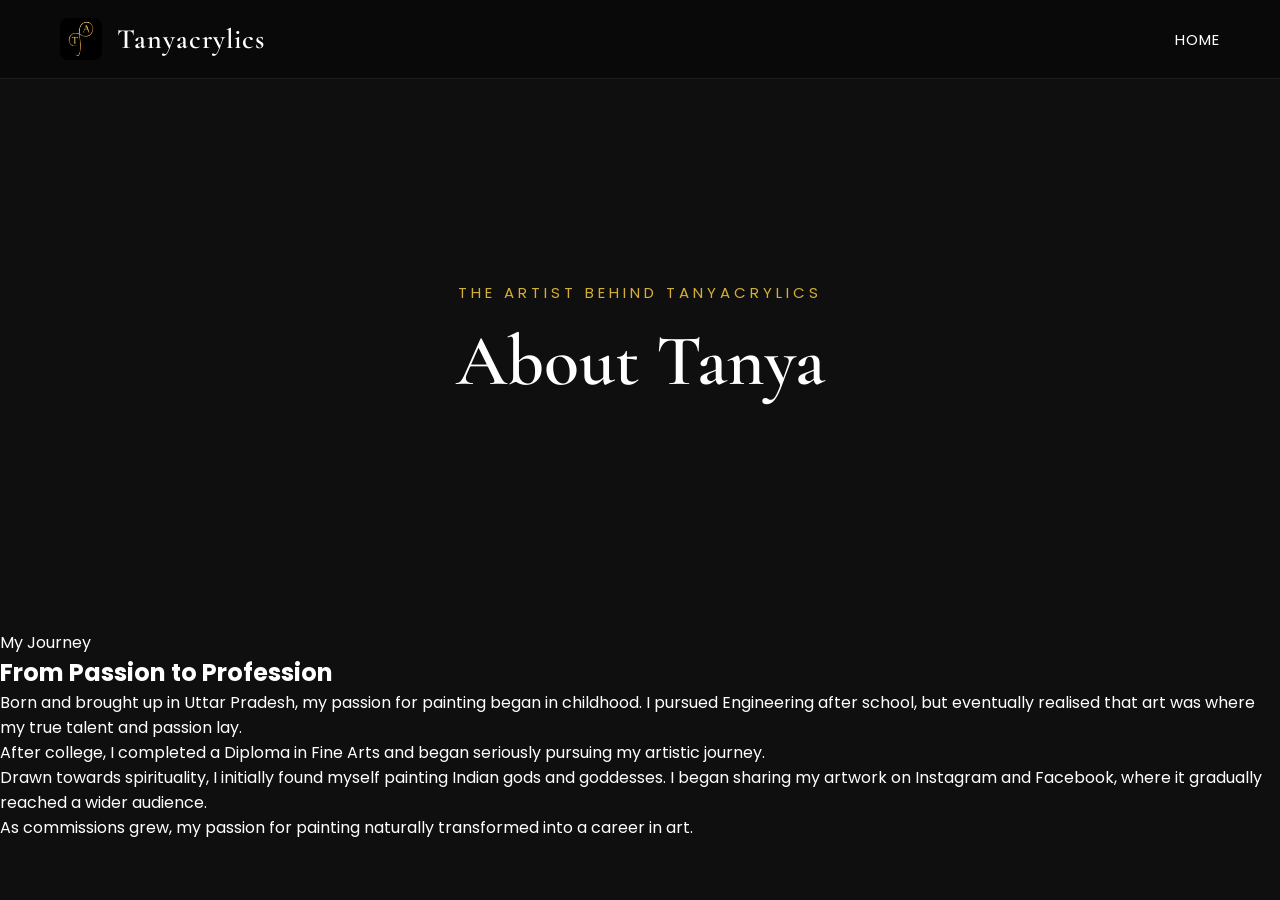
==== about.html @ 244a8156 "Update about.html" ====
<!DOCTYPE html>
<html lang="en">

<head>
    <meta charset="UTF-8">
    <meta name="viewport" content="width=device-width, initial-scale=1.0">

    <title>About Tanya | Tanyacrylics</title>

    <link rel="preconnect" href="https://fonts.googleapis.com">
    <link rel="preconnect"
          href="https://fonts.gstatic.com"
          crossorigin>

    <link
        href="https://fonts.googleapis.com/css2?family=Cormorant+Garamond:wght@400;500;600;700&family=Poppins:wght@300;400;500&display=swap"
        rel="stylesheet">

    <link rel="stylesheet" href="about.css">
</head>

<body>

<header>

    <div class="logo-area">

        <img
            src="images/logo.png"
            alt="Tanyacrylics"
            class="logo">

        <h2>Tanyacrylics</h2>

    </div>

    <nav>

        <a href="index.html">Home</a>

    </nav>

</header>

<main>

    <!-- ABOUT HERO -->
    <section class="about-hero">

        <p class="about-tag">
            The Artist Behind Tanyacrylics
        </p>

        <h1>
            About Tanya
        </h1>

    </section>

<section class="journey">

    <div class="journey-content">

        <p class="section-tag">
            My Journey
        </p>

        <h2>
            From Passion to Profession
        </h2>

        <p>
            Born and brought up in Uttar Pradesh, my passion for painting
            began in childhood. I pursued Engineering after school, but
            eventually realised that art was where my true talent and
            passion lay.
        </p>

        <p>
            After college, I completed a Diploma in Fine Arts and began
            seriously pursuing my artistic journey.
        </p>

        <p>
            Drawn towards spirituality, I initially found myself painting
            Indian gods and goddesses. I began sharing my artwork on
            Instagram and Facebook, where it gradually reached a wider
            audience.
        </p>

        <p>
            As commissions grew, my passion for painting naturally
            transformed into a career in art.
        </p>

    </div>

</section>

    
</main>

</body>
</html>
---- about.css ----
* {
    margin: 0;
    padding: 0;
    box-sizing: border-box;
}

body {
    font-family: Poppins, sans-serif;
    background: #0f0f0f;
    color: white;
}

/* ================= HEADER ================= */

header {
    position: fixed;
    top: 0;
    left: 0;

    width: 100%;

    display: flex;
    justify-content: space-between;
    align-items: center;

    padding: 18px 60px;

    background: rgba(0,0,0,.35);
    backdrop-filter: blur(10px);
    -webkit-backdrop-filter: blur(10px);

    border-bottom: 1px solid rgba(255,255,255,.08);

    z-index: 1000;
}

.logo-area {
    display: flex;
    align-items: center;
    gap: 15px;
}

.logo {
    width: 42px;
    height: 42px;
    border-radius: 8px;
}

.logo-area h2 {
    font-family: "Cormorant Garamond", serif;
    font-size: 28px;
    font-weight: 600;
    letter-spacing: 1px;
}

nav a {
    color: white;
    text-decoration: none;
    font-size: 15px;
    letter-spacing: 1px;
    text-transform: uppercase;
}

nav a:hover {
    color: #D4AF37;
}

/* ================= ABOUT HERO ================= */

.about-hero {
    max-width: 850px;

    min-height: 70vh;

    margin: auto;

    padding: 150px 30px 70px;

    display: flex;
    flex-direction: column;

    justify-content: center;
    align-items: center;

    text-align: center;
}

.about-tag {
    color: #D4AF37;

    font-size: 15px;
    letter-spacing: 4px;

    text-transform: uppercase;

    margin-bottom: 20px;
}

.about-hero h1 {
    font-family: "Cormorant Garamond", serif;

    font-size: 72px;
    font-weight: 600;

    line-height: 1.05;

    margin-bottom: 30px;
}

.about-intro {
    max-width: 720px;

    color: #d6d6d6;

    font-size: 19px;
    line-height: 1.9;
}
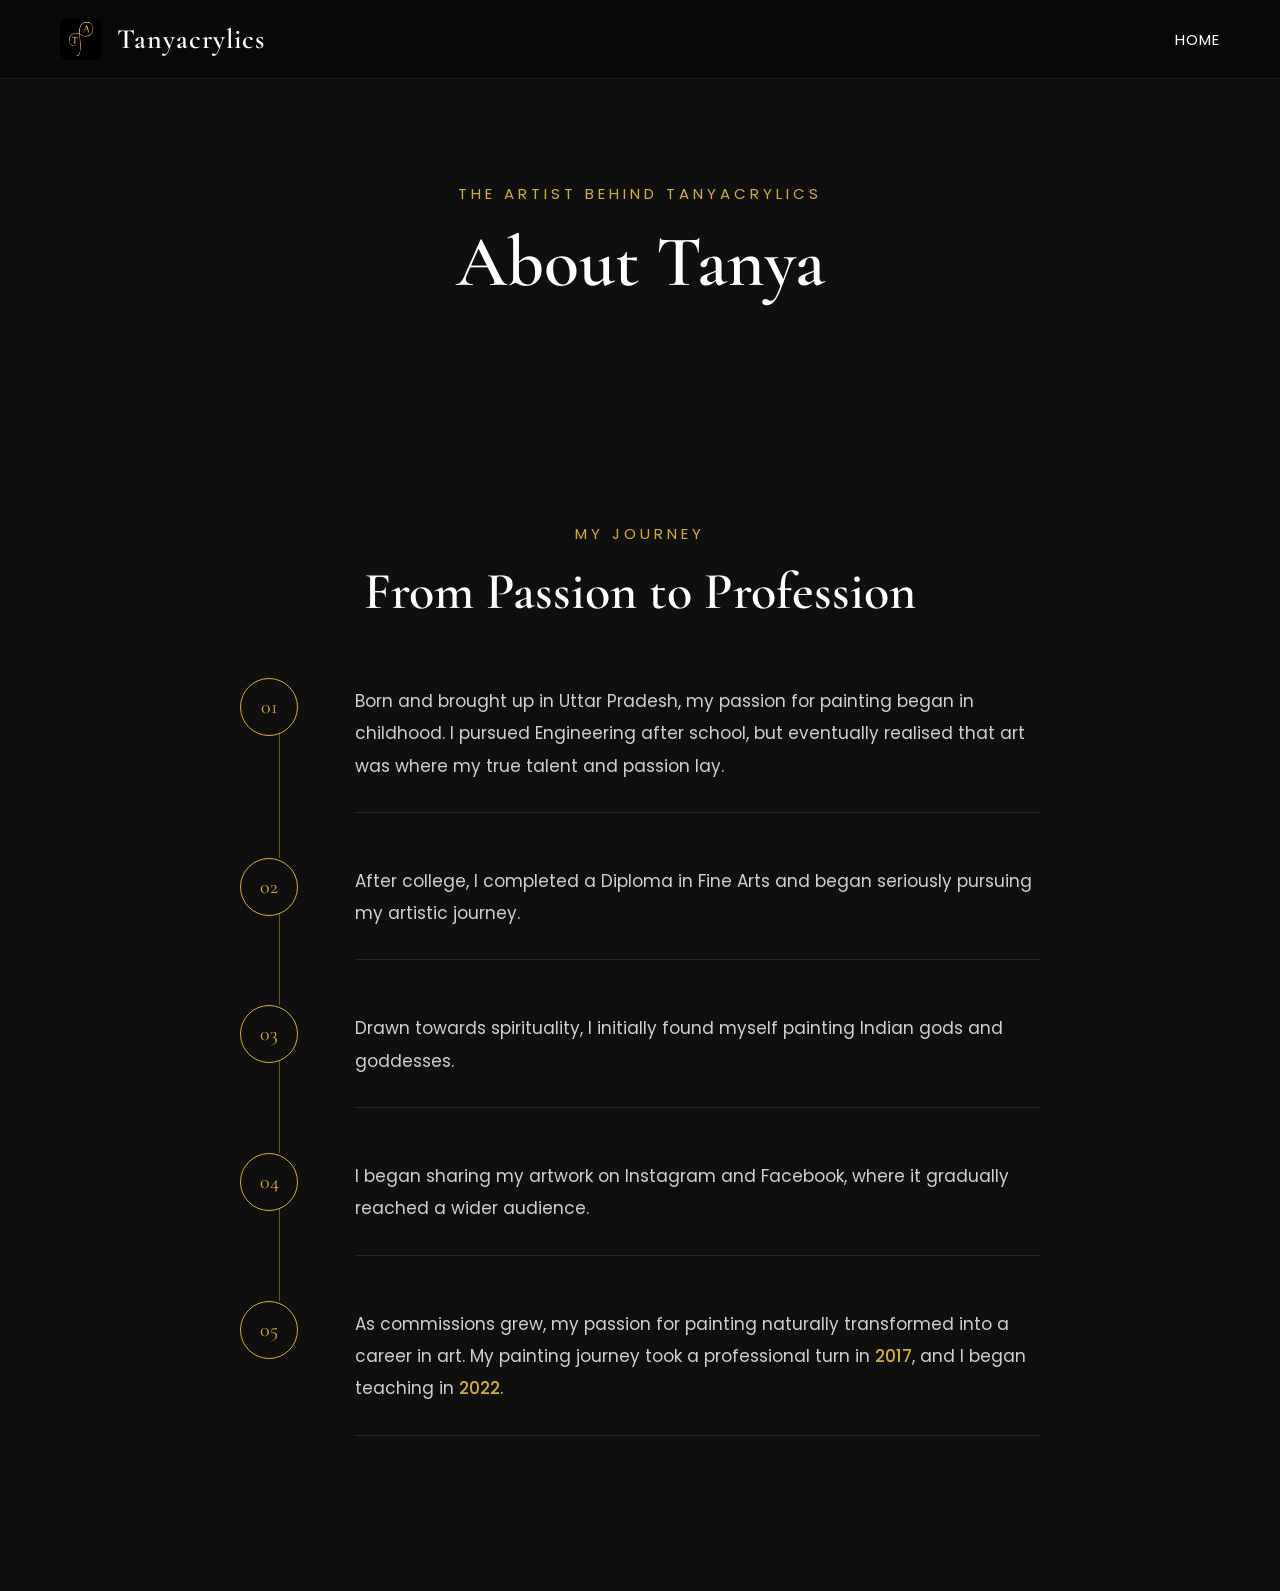
==== commit a1c03537: "Refactor personal journey section in about.html" ====
--- a/about.html
+++ b/about.html
@@ -69,30 +69,72 @@
             From Passion to Profession
         </h2>
 
-        <p>
-            Born and brought up in Uttar Pradesh, my passion for painting
-            began in childhood. I pursued Engineering after school, but
-            eventually realised that art was where my true talent and
-            passion lay.
-        </p>
+       <div class="journey-timeline">
 
-        <p>
-            After college, I completed a Diploma in Fine Arts and began
-            seriously pursuing my artistic journey.
-        </p>
+    <div class="journey-item">
+        <div class="journey-marker">01</div>
 
-        <p>
-            Drawn towards spirituality, I initially found myself painting
-            Indian gods and goddesses. I began sharing my artwork on
-            Instagram and Facebook, where it gradually reached a wider
-            audience.
-        </p>
+        <div class="journey-text">
+            <p>
+                Born and brought up in Uttar Pradesh, my passion for
+                painting began in childhood. I pursued Engineering after
+                school, but eventually realised that art was where my
+                true talent and passion lay.
+            </p>
+        </div>
+    </div>
 
-        <p>
-            As commissions grew, my passion for painting naturally
-            transformed into a career in art.
-        </p>
 
+    <div class="journey-item">
+        <div class="journey-marker">02</div>
+
+        <div class="journey-text">
+            <p>
+                After college, I completed a Diploma in Fine Arts and
+                began seriously pursuing my artistic journey.
+            </p>
+        </div>
+    </div>
+
+
+    <div class="journey-item">
+        <div class="journey-marker">03</div>
+
+        <div class="journey-text">
+            <p>
+                Drawn towards spirituality, I initially found myself
+                painting Indian gods and goddesses.
+            </p>
+        </div>
+    </div>
+
+
+    <div class="journey-item">
+        <div class="journey-marker">04</div>
+
+        <div class="journey-text">
+            <p>
+                I began sharing my artwork on Instagram and Facebook,
+                where it gradually reached a wider audience.
+            </p>
+        </div>
+    </div>
+
+
+    <div class="journey-item">
+        <div class="journey-marker">05</div>
+
+        <div class="journey-text">
+            <p>
+                As commissions grew, my passion for painting naturally
+                transformed into a career in art. My painting journey
+                took a professional turn in <strong>2017</strong>, and
+                I began teaching in <strong>2022</strong>.
+            </p>
+        </div>
+    </div>
+
+</div>
     </div>
 
 </section>
--- a/about.css
+++ b/about.css
@@ -25,13 +25,16 @@
 
     padding: 18px 60px;
 
-    background: rgba(0,0,0,.35);
+    background: rgba(0, 0, 0, .35);
+
     backdrop-filter: blur(10px);
     -webkit-backdrop-filter: blur(10px);
 
-    border-bottom: 1px solid rgba(255,255,255,.08);
+    border-bottom: 1px solid rgba(255, 255, 255, .08);
 
     z-index: 1000;
+
+    transition: .3s;
 }
 
 .logo-area {
@@ -48,38 +51,49 @@
 
 .logo-area h2 {
     font-family: "Cormorant Garamond", serif;
+
     font-size: 28px;
     font-weight: 600;
+
     letter-spacing: 1px;
 }
 
 nav a {
     color: white;
+
     text-decoration: none;
+
     font-size: 15px;
+
     letter-spacing: 1px;
+
     text-transform: uppercase;
+
+    transition: .3s;
 }
 
 nav a:hover {
     color: #D4AF37;
 }
 
+
 /* ================= ABOUT HERO ================= */
 
 .about-hero {
     max-width: 850px;
 
-    min-height: 70vh;
+    min-height: 48vh;
 
     margin: auto;
 
     padding: 150px 30px 70px;
 
     display: flex;
+
     flex-direction: column;
 
     justify-content: center;
+
     align-items: center;
 
     text-align: center;
@@ -89,6 +103,7 @@
     color: #D4AF37;
 
     font-size: 15px;
+
     letter-spacing: 4px;
 
     text-transform: uppercase;
@@ -100,6 +115,7 @@
     font-family: "Cormorant Garamond", serif;
 
     font-size: 72px;
+
     font-weight: 600;
 
     line-height: 1.05;
@@ -107,11 +123,331 @@
     margin-bottom: 30px;
 }
 
-.about-intro {
-    max-width: 720px;
-
-    color: #d6d6d6;
-
-    font-size: 19px;
+
+/* ================= JOURNEY ================= */
+
+.journey {
+    max-width: 1100px;
+
+    margin: 0 auto;
+
+    padding: 90px 40px 110px;
+}
+
+.journey-content {
+    max-width: 800px;
+
+    margin: 0 auto;
+
+    text-align: center;
+}
+
+.section-tag {
+    color: #D4AF37;
+
+    font-size: 15px;
+
+    letter-spacing: 4px;
+
+    text-transform: uppercase;
+
+    margin-bottom: 15px;
+}
+
+.journey h2 {
+    font-family: "Cormorant Garamond", serif;
+
+    font-size: 52px;
+
+    font-weight: 600;
+
+    margin-bottom: 35px;
+}
+
+
+/* ================= JOURNEY TIMELINE ================= */
+
+.journey-timeline {
+    position: relative;
+
+    max-width: 850px;
+
+    margin: 55px auto 0;
+}
+
+.journey-item {
+    position: relative;
+
+    display: grid;
+
+    grid-template-columns: 80px 1fr;
+
+    gap: 35px;
+
+    padding-bottom: 45px;
+}
+
+
+/* Vertical gold line */
+
+.journey-item::before {
+    content: "";
+
+    position: absolute;
+
+    left: 39px;
+
+    top: 55px;
+
+    bottom: 0;
+
+    width: 1px;
+
+    background: rgba(212, 175, 55, .45);
+}
+
+
+/* Remove line after final item */
+
+.journey-item:last-child::before {
+    display: none;
+}
+
+
+/* ================= TIMELINE MARKER ================= */
+
+.journey-marker {
+    position: relative;
+
+    z-index: 1;
+
+    width: 58px;
+
+    height: 58px;
+
+    display: flex;
+
+    align-items: center;
+
+    justify-content: center;
+
+    border: 1px solid #D4AF37;
+
+    border-radius: 50%;
+
+    color: #D4AF37;
+
+    font-family: "Cormorant Garamond", serif;
+
+    font-size: 20px;
+
+    background: #0f0f0f;
+}
+
+
+/* ================= TIMELINE TEXT ================= */
+
+.journey-text {
+    padding-top: 7px;
+
+    text-align: left;
+}
+
+.journey-text p {
+    color: #cfcfcf;
+
+    font-size: 17px;
+
     line-height: 1.9;
-}
+
+    margin: 0;
+
+    padding-bottom: 30px;
+
+    border-bottom: 1px solid rgba(212, 175, 55, .15);
+}
+
+.journey-text strong {
+    color: #D4AF37;
+
+    font-weight: 500;
+}
+
+
+/* ================= WHATSAPP FLOAT ================= */
+
+.whatsapp-float {
+    position: fixed;
+
+    right: 25px;
+
+    bottom: 25px;
+
+    width: 58px;
+
+    height: 58px;
+
+    display: flex;
+
+    align-items: center;
+
+    justify-content: center;
+
+    background: #25D366;
+
+    color: white;
+
+    border-radius: 50%;
+
+    text-decoration: none;
+
+    box-shadow: 0 8px 25px rgba(0, 0, 0, .4);
+
+    z-index: 2000;
+
+    transition:
+        transform .3s ease,
+        box-shadow .3s ease;
+}
+
+.whatsapp-float:hover {
+    transform: translateY(-4px) scale(1.05);
+
+    box-shadow: 0 12px 30px rgba(0, 0, 0, .5);
+}
+
+.whatsapp-icon {
+    width: 31px;
+
+    height: 31px;
+
+    display: flex;
+
+    align-items: center;
+
+    justify-content: center;
+}
+
+.whatsapp-icon svg {
+    width: 100%;
+
+    height: 100%;
+
+    fill: currentColor;
+}
+
+
+/* ================= MOBILE ================= */
+
+@media (max-width: 700px) {
+
+    header {
+        padding: 15px 20px;
+    }
+
+    .logo-area {
+        gap: 10px;
+    }
+
+    .logo {
+        width: 36px;
+        height: 36px;
+    }
+
+    .logo-area h2 {
+        font-size: 24px;
+    }
+
+    nav a {
+        font-size: 13px;
+    }
+
+
+    /* ABOUT HERO */
+
+    .about-hero {
+        min-height: 42vh;
+
+        padding: 130px 25px 50px;
+    }
+
+    .about-tag {
+        font-size: 12px;
+
+        letter-spacing: 3px;
+    }
+
+    .about-hero h1 {
+        font-size: 52px;
+    }
+
+
+    /* JOURNEY */
+
+    .journey {
+        padding: 60px 22px 80px;
+    }
+
+    .journey h2 {
+        font-size: 42px;
+
+        margin-bottom: 25px;
+    }
+
+    .journey-timeline {
+        margin-top: 40px;
+    }
+
+    .journey-item {
+        grid-template-columns: 55px 1fr;
+
+        gap: 18px;
+
+        padding-bottom: 35px;
+    }
+
+    .journey-item::before {
+        left: 27px;
+
+        top: 50px;
+    }
+
+    .journey-marker {
+        width: 50px;
+
+        height: 50px;
+
+        font-size: 17px;
+    }
+
+    .journey-text {
+        padding-top: 4px;
+    }
+
+    .journey-text p {
+        font-size: 15px;
+
+        line-height: 1.8;
+
+        padding-bottom: 22px;
+    }
+
+
+    /* WHATSAPP */
+
+    .whatsapp-float {
+        width: 52px;
+
+        height: 52px;
+
+        right: 18px;
+
+        bottom: 18px;
+    }
+
+    .whatsapp-icon {
+        width: 28px;
+
+        height: 28px;
+    }
+}
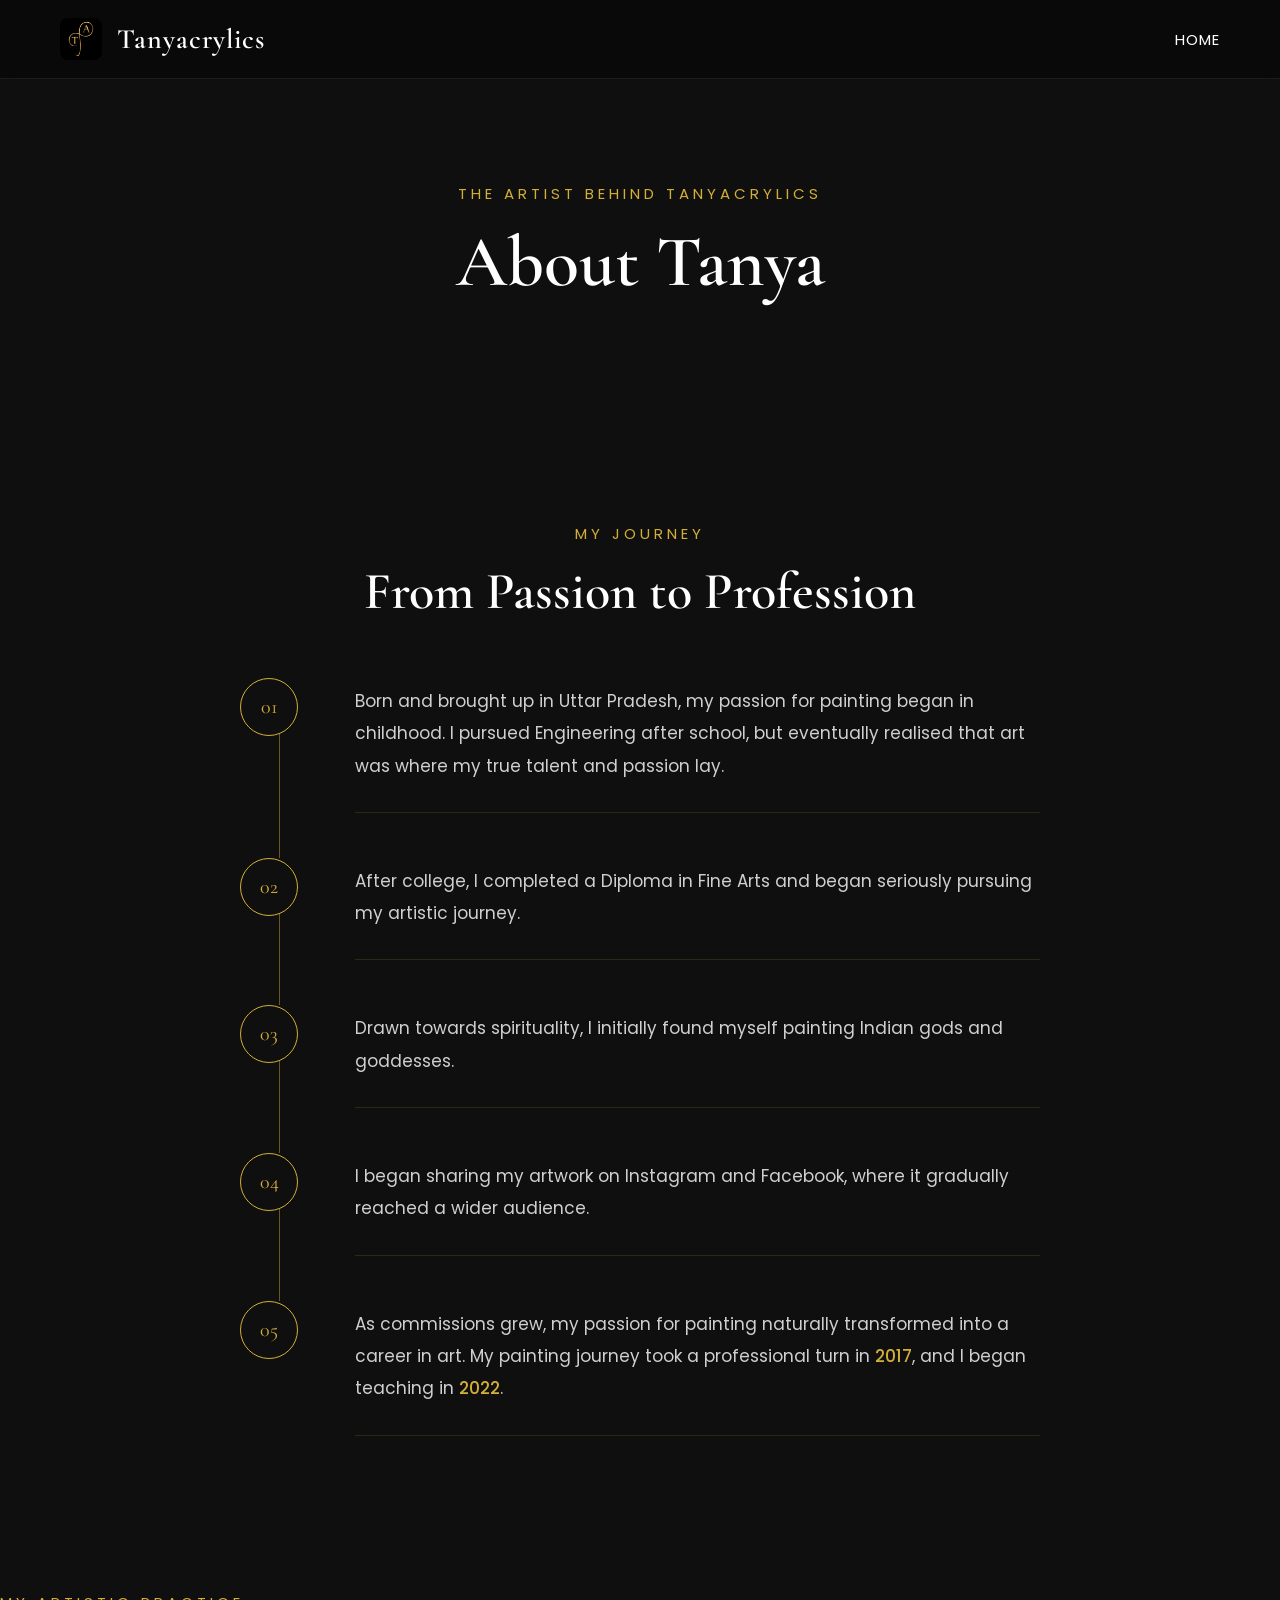
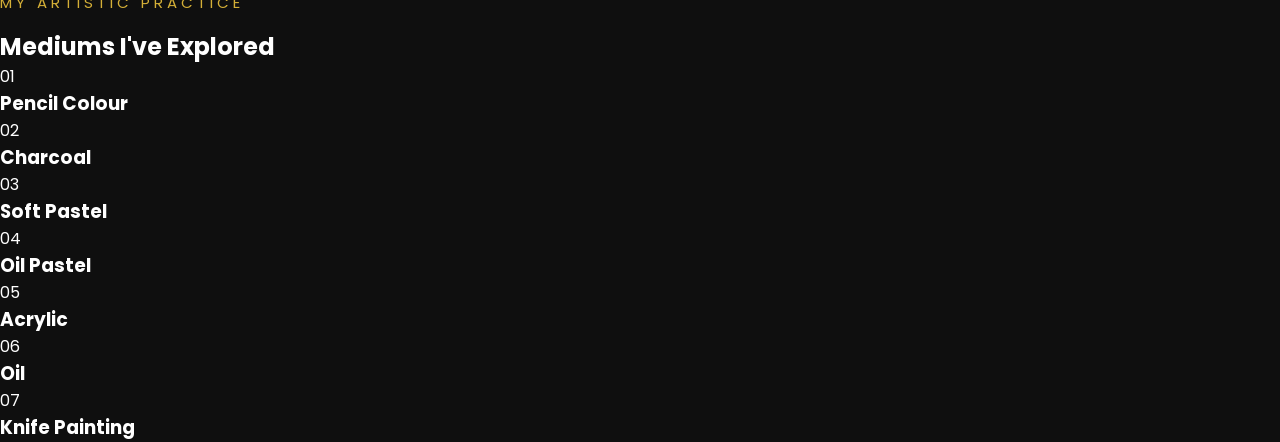
==== commit c888ec53: "Add section for artistic mediums explored" ====
--- a/about.html
+++ b/about.html
@@ -138,7 +138,60 @@
     </div>
 
 </section>
+<section class="mediums">
 
+    <div class="mediums-content">
+
+        <p class="section-tag">
+            My Artistic Practice
+        </p>
+
+        <h2>
+            Mediums I've Explored
+        </h2>
+
+        <div class="medium-grid">
+
+            <div class="medium-card">
+                <span>01</span>
+                <h3>Pencil Colour</h3>
+            </div>
+
+            <div class="medium-card">
+                <span>02</span>
+                <h3>Charcoal</h3>
+            </div>
+
+            <div class="medium-card">
+                <span>03</span>
+                <h3>Soft Pastel</h3>
+            </div>
+
+            <div class="medium-card">
+                <span>04</span>
+                <h3>Oil Pastel</h3>
+            </div>
+
+            <div class="medium-card featured">
+                <span>05</span>
+                <h3>Acrylic</h3>
+            </div>
+
+            <div class="medium-card featured">
+                <span>06</span>
+                <h3>Oil</h3>
+            </div>
+
+            <div class="medium-card featured">
+                <span>07</span>
+                <h3>Knife Painting</h3>
+            </div>
+
+        </div>
+
+    </div>
+
+</section>
     
 </main>
 
--- a/about.css
+++ b/about.css
@@ -361,7 +361,23 @@
     nav a {
         font-size: 13px;
     }
-
+.mediums {
+    padding: 60px 22px 80px;
+}
+
+.mediums h2 {
+    font-size: 42px;
+    margin-bottom: 35px;
+}
+
+.medium-grid {
+    grid-template-columns: 1fr;
+    gap: 15px;
+}
+
+.medium-card {
+    min-height: 120px;
+}
 
     /* ABOUT HERO */
 
@@ -432,7 +448,85 @@
         padding-bottom: 22px;
     }
 
-
+/* ================= MEDIUMS ================= */
+
+.mediums {
+    max-width: 1100px;
+    margin: 0 auto;
+    padding: 90px 40px 110px;
+}
+
+.mediums-content {
+    max-width: 950px;
+    margin: 0 auto;
+    text-align: center;
+}
+
+.mediums h2 {
+    font-family: "Cormorant Garamond", serif;
+    font-size: 52px;
+    font-weight: 600;
+    margin-bottom: 50px;
+}
+
+.medium-grid {
+    display: grid;
+    grid-template-columns: repeat(3, 1fr);
+    gap: 20px;
+}
+
+.medium-card {
+    min-height: 150px;
+
+    padding: 30px 25px;
+
+    display: flex;
+    flex-direction: column;
+    justify-content: center;
+    align-items: center;
+
+    background: #171717;
+
+    border: 1px solid rgba(212,175,55,.12);
+
+    border-radius: 18px;
+
+    transition: .35s;
+}
+
+.medium-card:hover {
+    transform: translateY(-6px);
+
+    border-color: rgba(212,175,55,.65);
+
+    box-shadow: 0 15px 35px rgba(0,0,0,.4);
+}
+
+.medium-card span {
+    color: #D4AF37;
+
+    font-size: 13px;
+
+    letter-spacing: 2px;
+
+    margin-bottom: 12px;
+}
+
+.medium-card h3 {
+    font-family: "Cormorant Garamond", serif;
+
+    font-size: 27px;
+
+    font-weight: 500;
+}
+
+.medium-card.featured {
+    border-color: rgba(212,175,55,.35);
+}
+
+.medium-card.featured h3 {
+    color: #D4AF37;
+}
     /* WHATSAPP */
 
     .whatsapp-float {
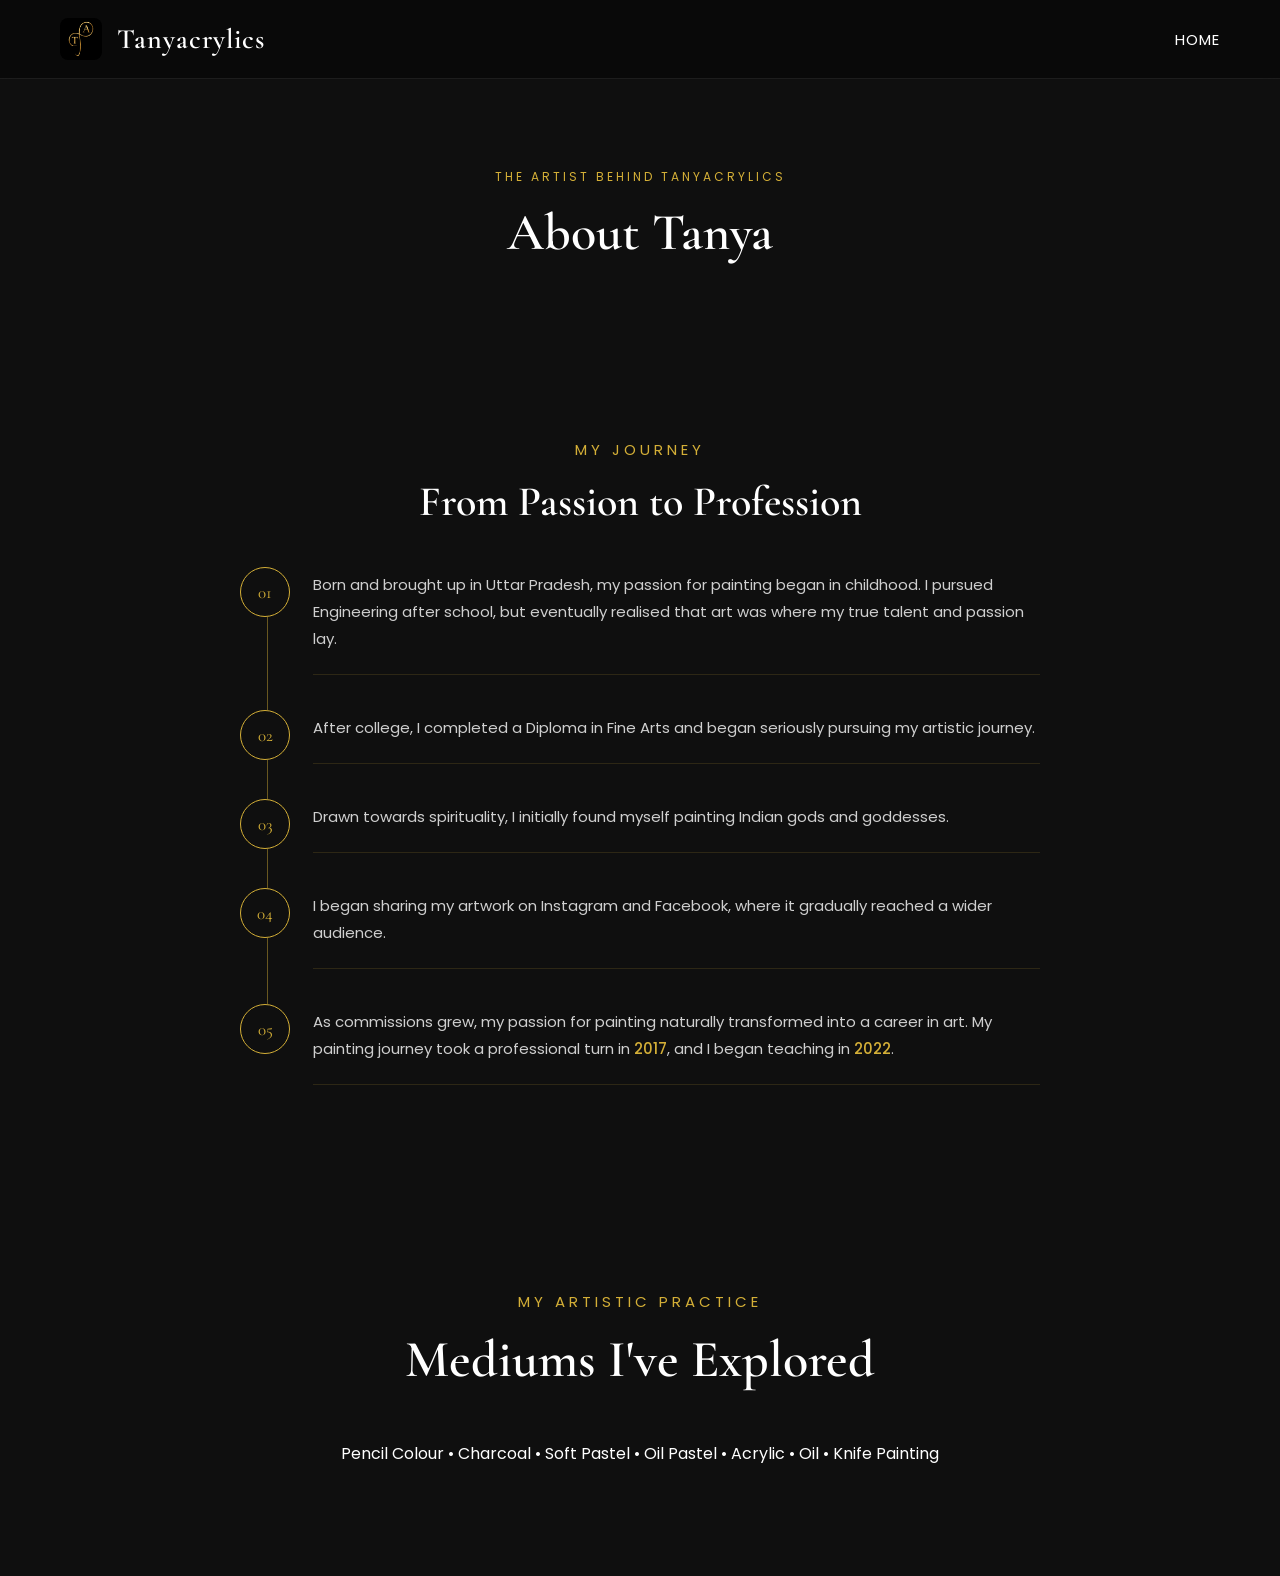
==== commit f6a42c0f: "Update about.html" ====
--- a/about.html
+++ b/about.html
@@ -142,52 +142,23 @@
 
     <div class="mediums-content">
 
-        <p class="section-tag">
-            My Artistic Practice
-        </p>
+       <p class="section-tag">
+    My Artistic Practice
+</p>
 
-        <h2>
-            Mediums I've Explored
-        </h2>
+<h2>
+    Mediums I've Explored
+</h2>
 
-        <div class="medium-grid">
-
-            <div class="medium-card">
-                <span>01</span>
-                <h3>Pencil Colour</h3>
-            </div>
-
-            <div class="medium-card">
-                <span>02</span>
-                <h3>Charcoal</h3>
-            </div>
-
-            <div class="medium-card">
-                <span>03</span>
-                <h3>Soft Pastel</h3>
-            </div>
-
-            <div class="medium-card">
-                <span>04</span>
-                <h3>Oil Pastel</h3>
-            </div>
-
-            <div class="medium-card featured">
-                <span>05</span>
-                <h3>Acrylic</h3>
-            </div>
-
-            <div class="medium-card featured">
-                <span>06</span>
-                <h3>Oil</h3>
-            </div>
-
-            <div class="medium-card featured">
-                <span>07</span>
-                <h3>Knife Painting</h3>
-            </div>
-
-        </div>
+<p class="medium-list">
+    Pencil Colour <span>•</span>
+    Charcoal <span>•</span>
+    Soft Pastel <span>•</span>
+    Oil Pastel <span>•</span>
+    Acrylic <span>•</span>
+    Oil <span>•</span>
+    Knife Painting
+</p>   
 
     </div>
 
--- a/about.css
+++ b/about.css
@@ -378,6 +378,7 @@
 .medium-card {
     min-height: 120px;
 }
+}    
 
     /* ABOUT HERO */
 
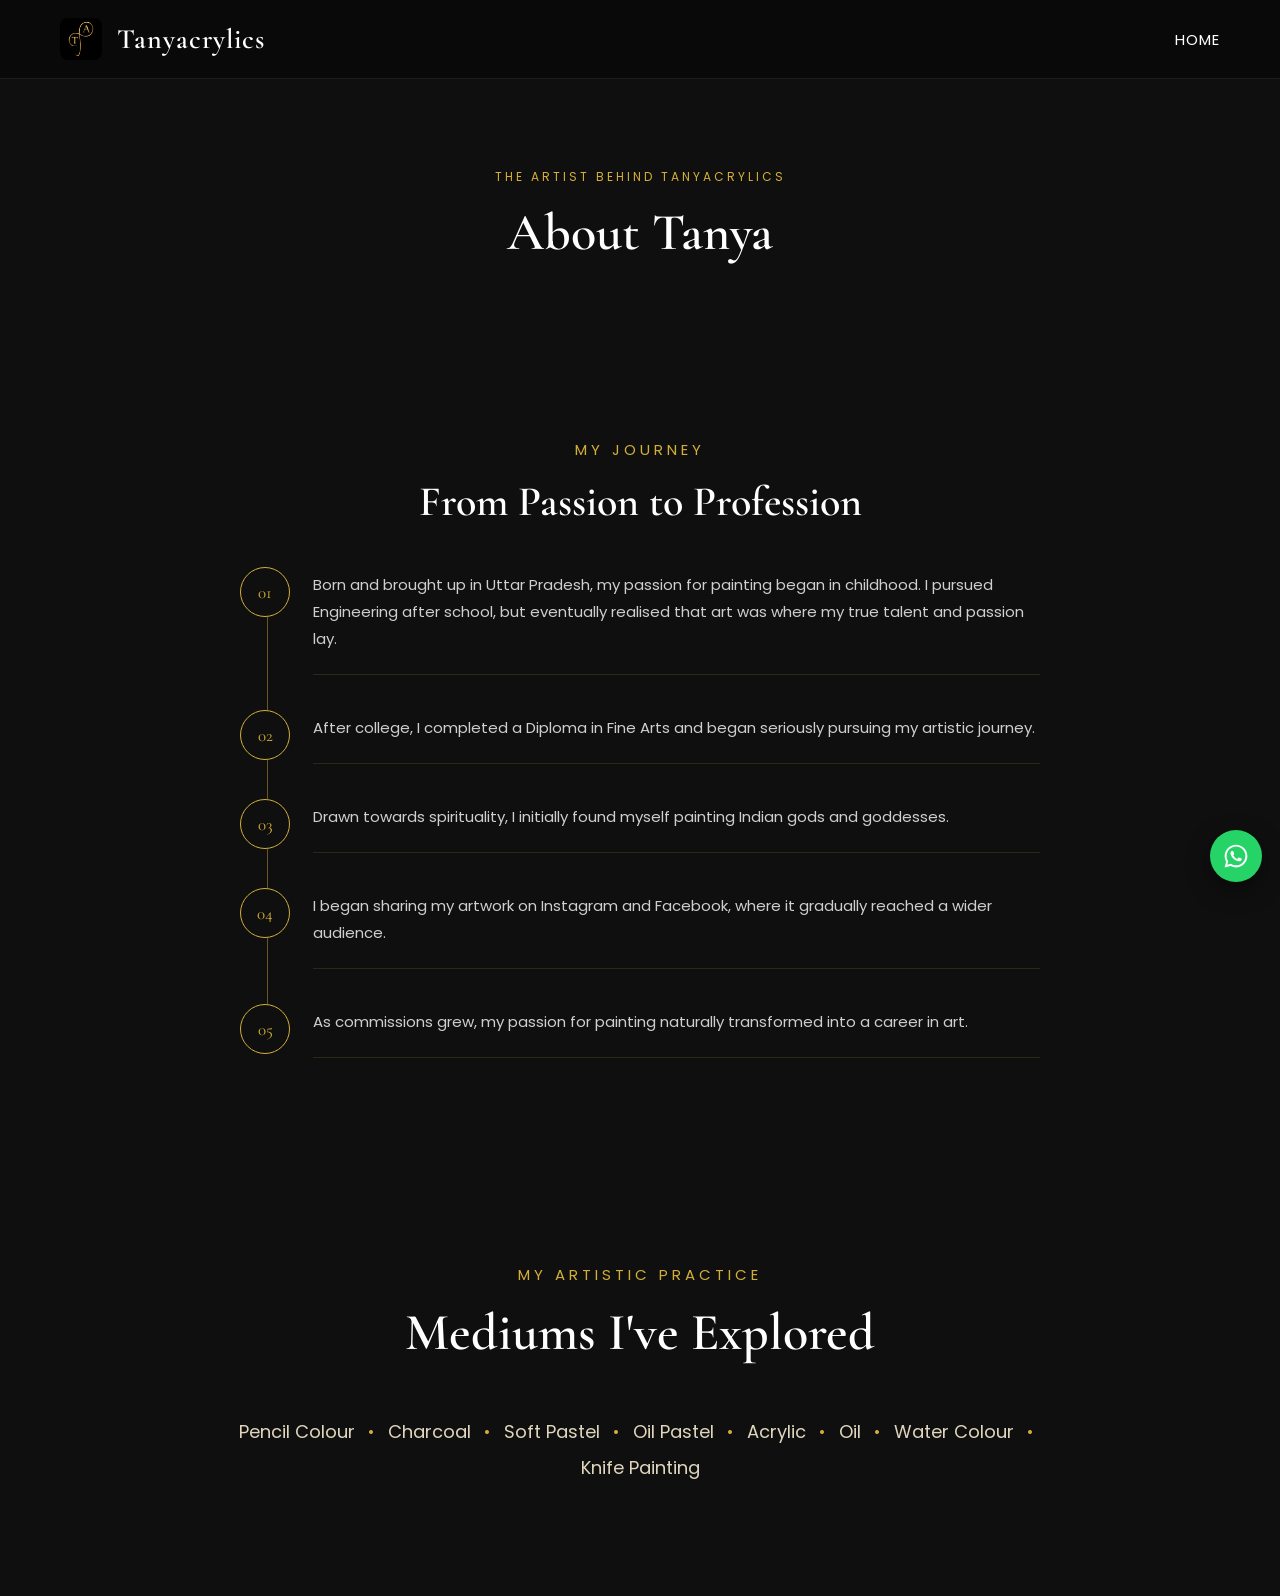
==== commit a75267c7: "Update about.html" ====
--- a/about.html
+++ b/about.html
@@ -127,9 +127,7 @@
         <div class="journey-text">
             <p>
                 As commissions grew, my passion for painting naturally
-                transformed into a career in art. My painting journey
-                took a professional turn in <strong>2017</strong>, and
-                I began teaching in <strong>2022</strong>.
+                transformed into a career in art.
             </p>
         </div>
     </div>
@@ -157,6 +155,7 @@
     Oil Pastel <span>•</span>
     Acrylic <span>•</span>
     Oil <span>•</span>
+    Water Colour <span>•</span>
     Knife Painting
 </p>   
 
@@ -165,6 +164,26 @@
 </section>
     
 </main>
+<!-- WHATSAPP FLOATING BUTTON -->
 
+<a
+    href="https://wa.me/YOUR_PHONE_NUMBER"
+    class="whatsapp-float"
+    target="_blank"
+    rel="noopener noreferrer"
+    aria-label="Chat with Tanya on WhatsApp">
+
+    <span class="whatsapp-icon">
+
+        <svg
+            viewBox="0 0 32 32"
+            aria-hidden="true">
+
+            <path d="M16 3C8.82 3 3 8.82 3 16c0 2.29.6 4.44 1.73 6.34L3 29l6.82-1.69A12.94 12.94 0 0 0 16 29c7.18 0 13-5.82 13-13S23.18 3 16 3zm0 23.7c-1.93 0-3.82-.52-5.47-1.51l-.39-.23-4.05 1.01 1.02-3.95-.25-.4A10.7 10.7 0 1 1 16 26.7zm5.87-7.99c-.32-.16-1.9-.94-2.19-1.05-.29-.11-.5-.16-.71.16-.21.31-.81 1.05-.99 1.26-.18.21-.36.24-.67.08-.32-.16-1.34-.49-2.55-1.57-.94-.84-1.57-1.87-1.75-2.18-.18-.31-.02-.48.14-.64.14-.14.32-.36.47-.53.16-.18.21-.31.32-.52.11-.21.05-.39-.03-.55-.08-.16-.71-1.72-.97-2.36-.26-.63-.52-.55-.71-.56h-.6c-.21 0-.55.08-.84.39-.29.31-1.1 1.08-1.1 2.63s1.13 3.05 1.29 3.26c.16.21 2.22 3.39 5.38 4.75.75.32 1.34.51 1.8.65.76.24 1.45.2 2 .12.61-.09 1.9-.78 2.17-1.53.27-.76.27-1.4.19-1.53-.08-.13-.29-.21-.61-.37z"/>
+        </svg>
+
+    </span>
+
+</a>
 </body>
 </html>
--- a/about.css
+++ b/about.css
@@ -336,118 +336,6 @@
     fill: currentColor;
 }
 
-
-/* ================= MOBILE ================= */
-
-@media (max-width: 700px) {
-
-    header {
-        padding: 15px 20px;
-    }
-
-    .logo-area {
-        gap: 10px;
-    }
-
-    .logo {
-        width: 36px;
-        height: 36px;
-    }
-
-    .logo-area h2 {
-        font-size: 24px;
-    }
-
-    nav a {
-        font-size: 13px;
-    }
-.mediums {
-    padding: 60px 22px 80px;
-}
-
-.mediums h2 {
-    font-size: 42px;
-    margin-bottom: 35px;
-}
-
-.medium-grid {
-    grid-template-columns: 1fr;
-    gap: 15px;
-}
-
-.medium-card {
-    min-height: 120px;
-}
-}    
-
-    /* ABOUT HERO */
-
-    .about-hero {
-        min-height: 42vh;
-
-        padding: 130px 25px 50px;
-    }
-
-    .about-tag {
-        font-size: 12px;
-
-        letter-spacing: 3px;
-    }
-
-    .about-hero h1 {
-        font-size: 52px;
-    }
-
-
-    /* JOURNEY */
-
-    .journey {
-        padding: 60px 22px 80px;
-    }
-
-    .journey h2 {
-        font-size: 42px;
-
-        margin-bottom: 25px;
-    }
-
-    .journey-timeline {
-        margin-top: 40px;
-    }
-
-    .journey-item {
-        grid-template-columns: 55px 1fr;
-
-        gap: 18px;
-
-        padding-bottom: 35px;
-    }
-
-    .journey-item::before {
-        left: 27px;
-
-        top: 50px;
-    }
-
-    .journey-marker {
-        width: 50px;
-
-        height: 50px;
-
-        font-size: 17px;
-    }
-
-    .journey-text {
-        padding-top: 4px;
-    }
-
-    .journey-text p {
-        font-size: 15px;
-
-        line-height: 1.8;
-
-        padding-bottom: 22px;
-    }
 
 /* ================= MEDIUMS ================= */
 
@@ -469,65 +357,134 @@
     font-weight: 600;
     margin-bottom: 50px;
 }
-
-.medium-grid {
-    display: grid;
-    grid-template-columns: repeat(3, 1fr);
-    gap: 20px;
-}
-
-.medium-card {
-    min-height: 150px;
-
-    padding: 30px 25px;
-
-    display: flex;
-    flex-direction: column;
-    justify-content: center;
-    align-items: center;
-
-    background: #171717;
-
-    border: 1px solid rgba(212,175,55,.12);
-
-    border-radius: 18px;
-
-    transition: .35s;
-}
-
-.medium-card:hover {
-    transform: translateY(-6px);
-
-    border-color: rgba(212,175,55,.65);
-
-    box-shadow: 0 15px 35px rgba(0,0,0,.4);
-}
-
-.medium-card span {
+.medium-list {
+    max-width: 850px;
+    margin: 0 auto;
+
+    color: #e0d6bd;
+
+    font-size: 18px;
+    line-height: 2;
+
+    text-align: center;
+}
+
+.medium-list span {
     color: #D4AF37;
-
+    margin: 0 8px;
+}
+
+
+/* ================= MOBILE ================= */
+
+@media (max-width: 700px) {
+
+    header {
+    padding: 15px 20px;
+}
+
+.logo-area {
+    gap: 10px;
+}
+
+.logo {
+    width: 36px;
+    height: 36px;
+}
+
+.logo-area h2 {
+    font-size: 24px;
+}
+
+nav a {
     font-size: 13px;
-
-    letter-spacing: 2px;
-
-    margin-bottom: 12px;
-}
-
-.medium-card h3 {
-    font-family: "Cormorant Garamond", serif;
-
-    font-size: 27px;
-
-    font-weight: 500;
-}
-
-.medium-card.featured {
-    border-color: rgba(212,175,55,.35);
-}
-
-.medium-card.featured h3 {
-    color: #D4AF37;
-}
+}
+.mediums {
+    padding: 60px 22px 80px;
+}
+
+.mediums h2 {
+    font-size: 42px;
+    margin-bottom: 35px;
+}
+ .medium-list {
+        font-size: 16px;
+        line-height: 2;
+    }
+
+}    
+
+    /* ABOUT HERO */
+
+    .about-hero {
+        min-height: 42vh;
+
+        padding: 130px 25px 50px;
+    }
+
+    .about-tag {
+        font-size: 12px;
+
+        letter-spacing: 3px;
+    }
+
+    .about-hero h1 {
+        font-size: 52px;
+    }
+
+
+    /* JOURNEY */
+
+    .journey {
+        padding: 60px 22px 80px;
+    }
+
+    .journey h2 {
+        font-size: 42px;
+
+        margin-bottom: 25px;
+    }
+
+    .journey-timeline {
+        margin-top: 40px;
+    }
+
+    .journey-item {
+        grid-template-columns: 55px 1fr;
+
+        gap: 18px;
+
+        padding-bottom: 35px;
+    }
+
+    .journey-item::before {
+        left: 27px;
+
+        top: 50px;
+    }
+
+    .journey-marker {
+        width: 50px;
+
+        height: 50px;
+
+        font-size: 17px;
+    }
+
+    .journey-text {
+        padding-top: 4px;
+    }
+
+    .journey-text p {
+        font-size: 15px;
+
+        line-height: 1.8;
+
+        padding-bottom: 22px;
+    }
+
+
+
     /* WHATSAPP */
 
     .whatsapp-float {
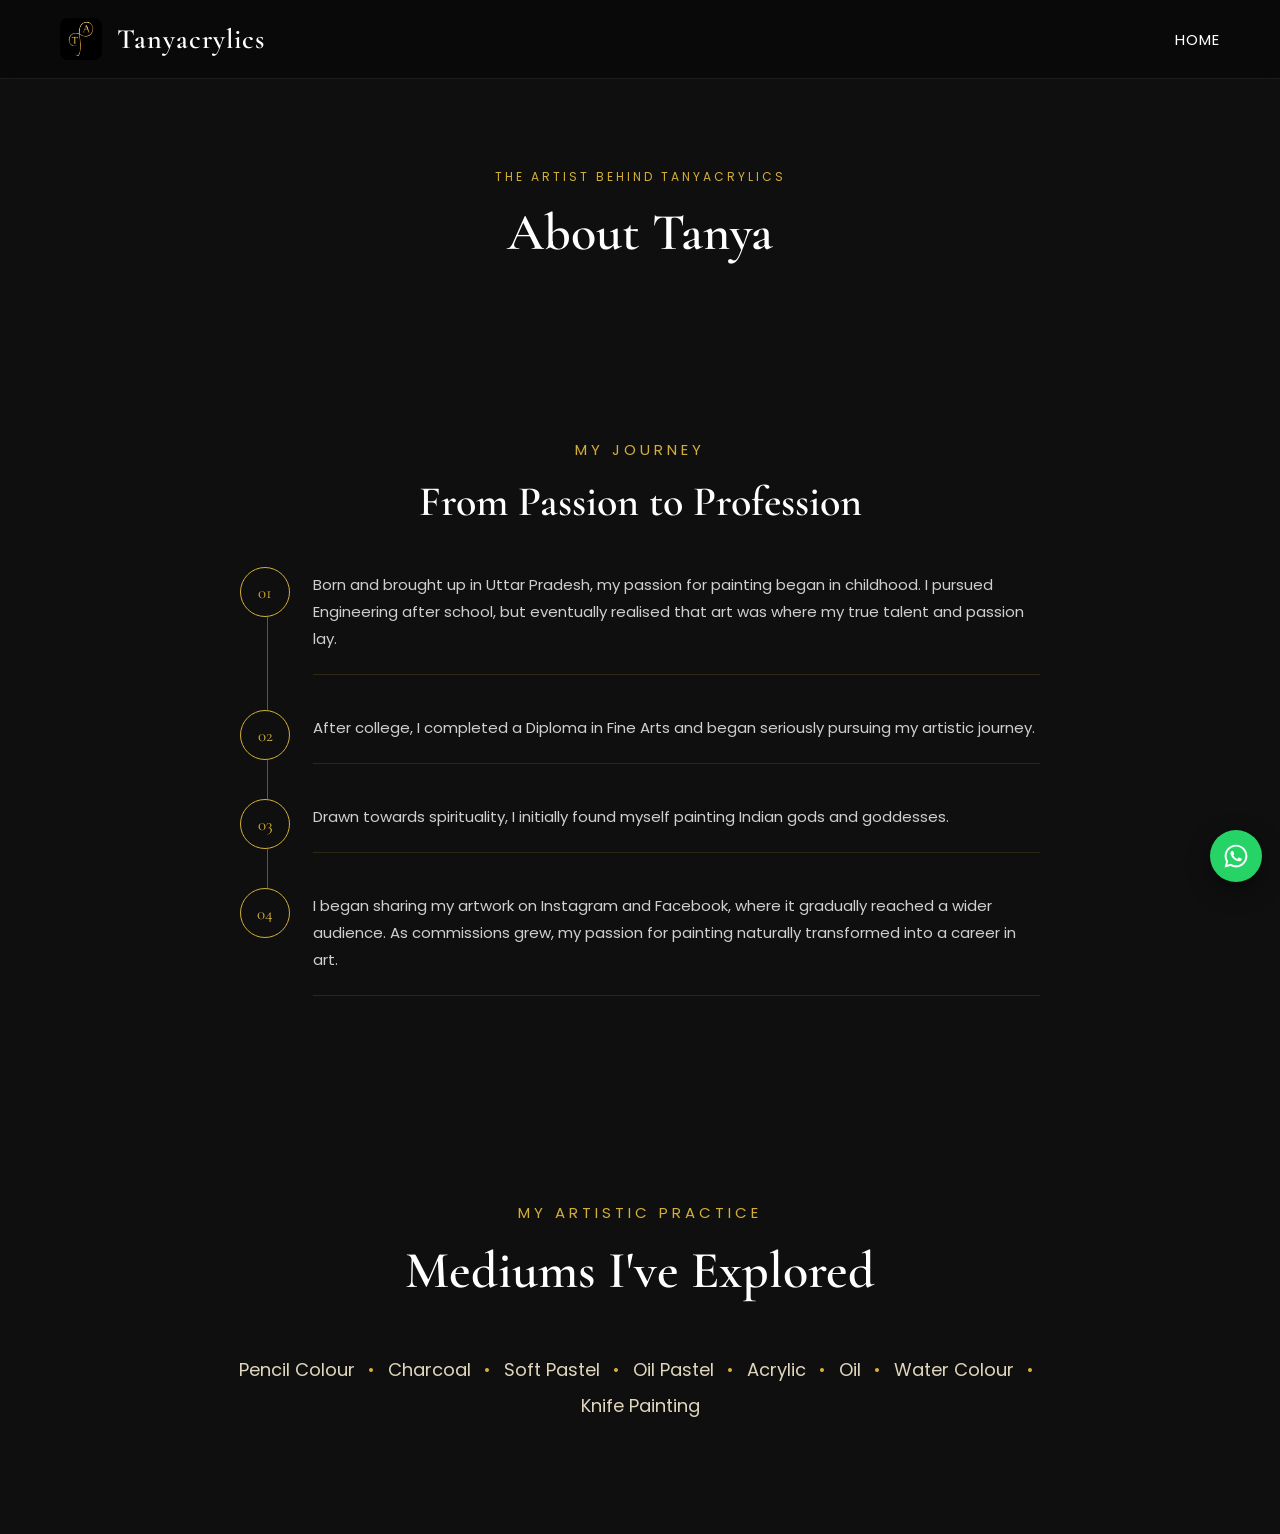
==== commit dd65fa8d: "Remove paragraph on social media artwork sharing Removed a paragraph about sharing artwork on social" ====
--- a/about.html
+++ b/about.html
@@ -116,16 +116,6 @@
             <p>
                 I began sharing my artwork on Instagram and Facebook,
                 where it gradually reached a wider audience.
-            </p>
-        </div>
-    </div>
-
-
-    <div class="journey-item">
-        <div class="journey-marker">05</div>
-
-        <div class="journey-text">
-            <p>
                 As commissions grew, my passion for painting naturally
                 transformed into a career in art.
             </p>
--- a/about.css
+++ b/about.css
@@ -86,7 +86,7 @@
 
     margin: auto;
 
-    padding: 150px 30px 70px;
+    padding: 150px 30px 30px;
 
     display: flex;
 
@@ -131,7 +131,7 @@
 
     margin: 0 auto;
 
-    padding: 90px 40px 110px;
+    padding: 40px 40px 110px;
 }
 
 .journey-content {
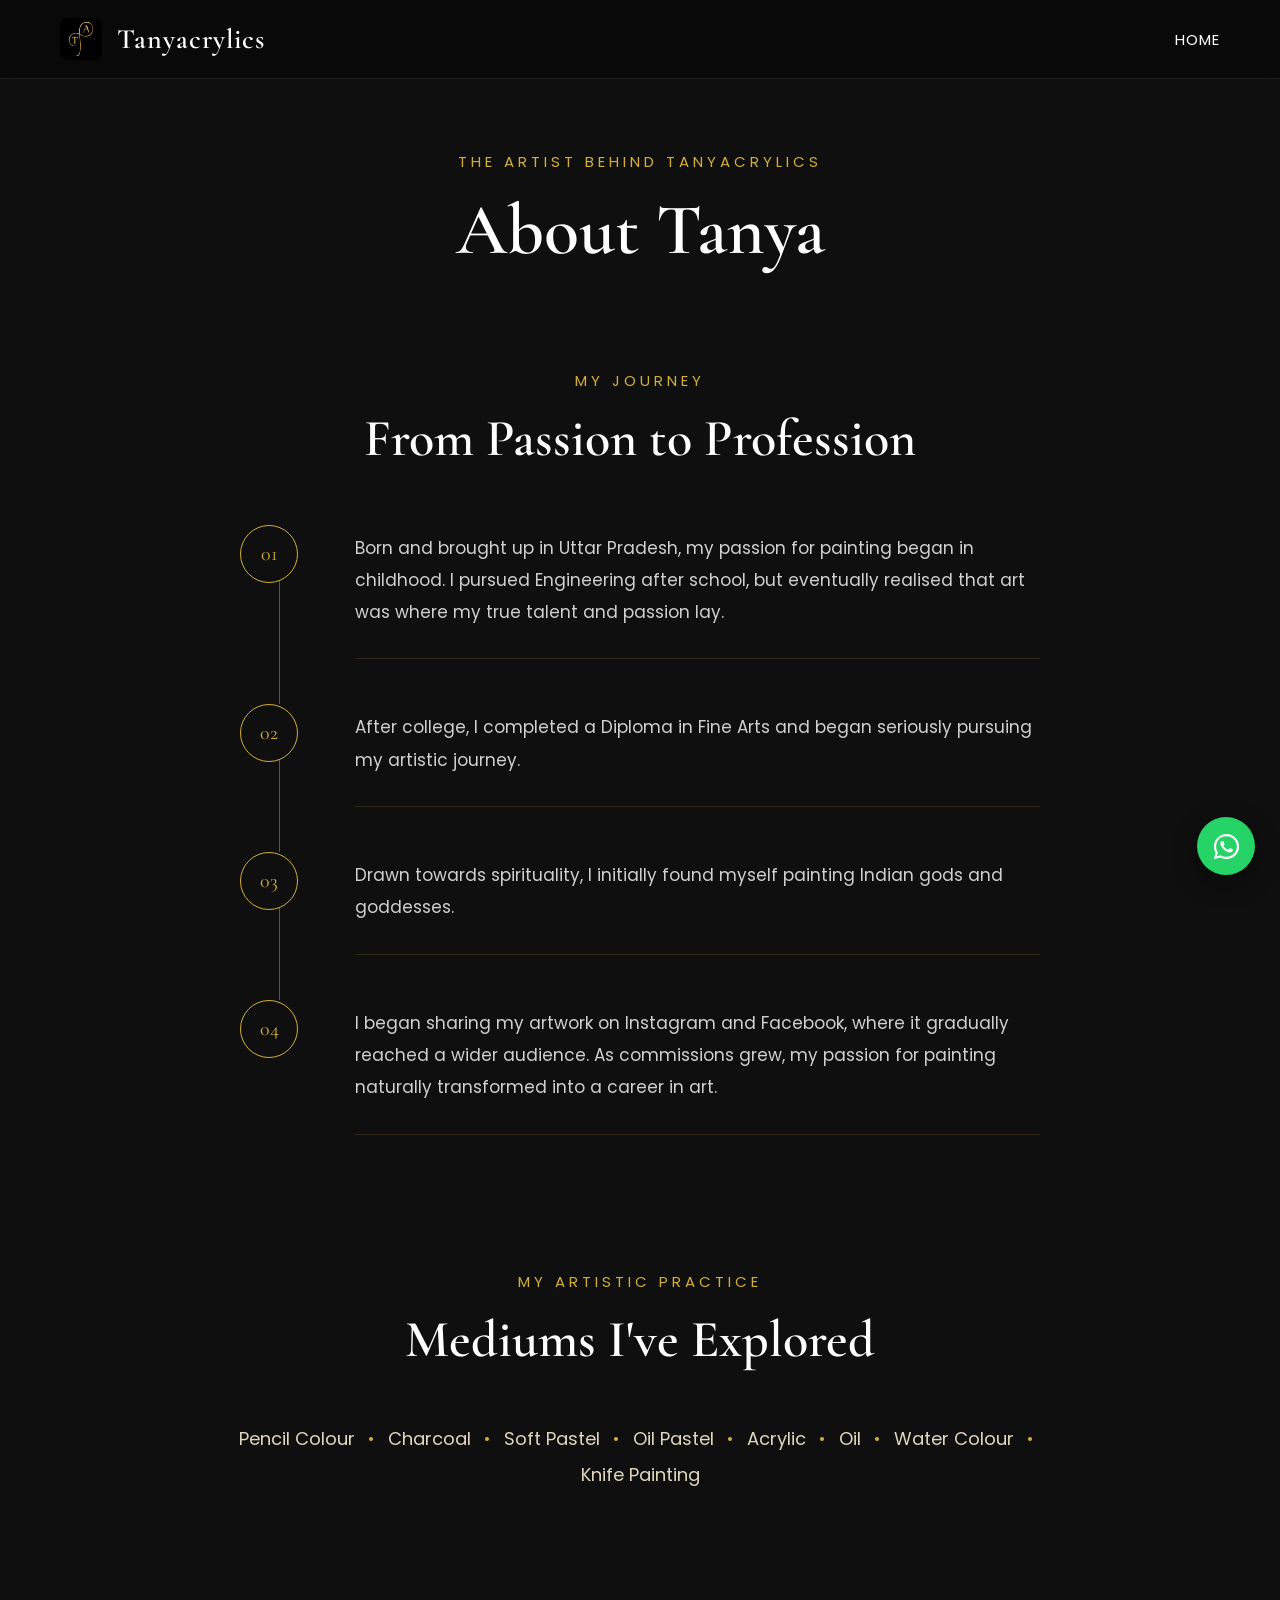
==== commit 1bd28447: "Update about.html" ====
--- a/about.html
+++ b/about.html
@@ -157,7 +157,7 @@
 <!-- WHATSAPP FLOATING BUTTON -->
 
 <a
-    href="https://wa.me/YOUR_PHONE_NUMBER"
+    href="https://wa.me/919810910208"
     class="whatsapp-float"
     target="_blank"
     rel="noopener noreferrer"
--- a/about.css
+++ b/about.css
@@ -82,7 +82,7 @@
 .about-hero {
     max-width: 850px;
 
-    min-height: 48vh;
+    min-height: 18vh;
 
     margin: auto;
 
@@ -131,7 +131,7 @@
 
     margin: 0 auto;
 
-    padding: 40px 40px 110px;
+    padding: 40px 40px 50px;
 }
 
 .journey-content {
@@ -342,7 +342,7 @@
 .mediums {
     max-width: 1100px;
     margin: 0 auto;
-    padding: 90px 40px 110px;
+    padding: 40px 40px 110px;
 }
 
 .mediums-content {
@@ -411,28 +411,6 @@
         font-size: 16px;
         line-height: 2;
     }
-
-}    
-
-    /* ABOUT HERO */
-
-    .about-hero {
-        min-height: 42vh;
-
-        padding: 130px 25px 50px;
-    }
-
-    .about-tag {
-        font-size: 12px;
-
-        letter-spacing: 3px;
-    }
-
-    .about-hero h1 {
-        font-size: 52px;
-    }
-
-
     /* JOURNEY */
 
     .journey {
@@ -484,7 +462,6 @@
     }
 
 
-
     /* WHATSAPP */
 
     .whatsapp-float {
